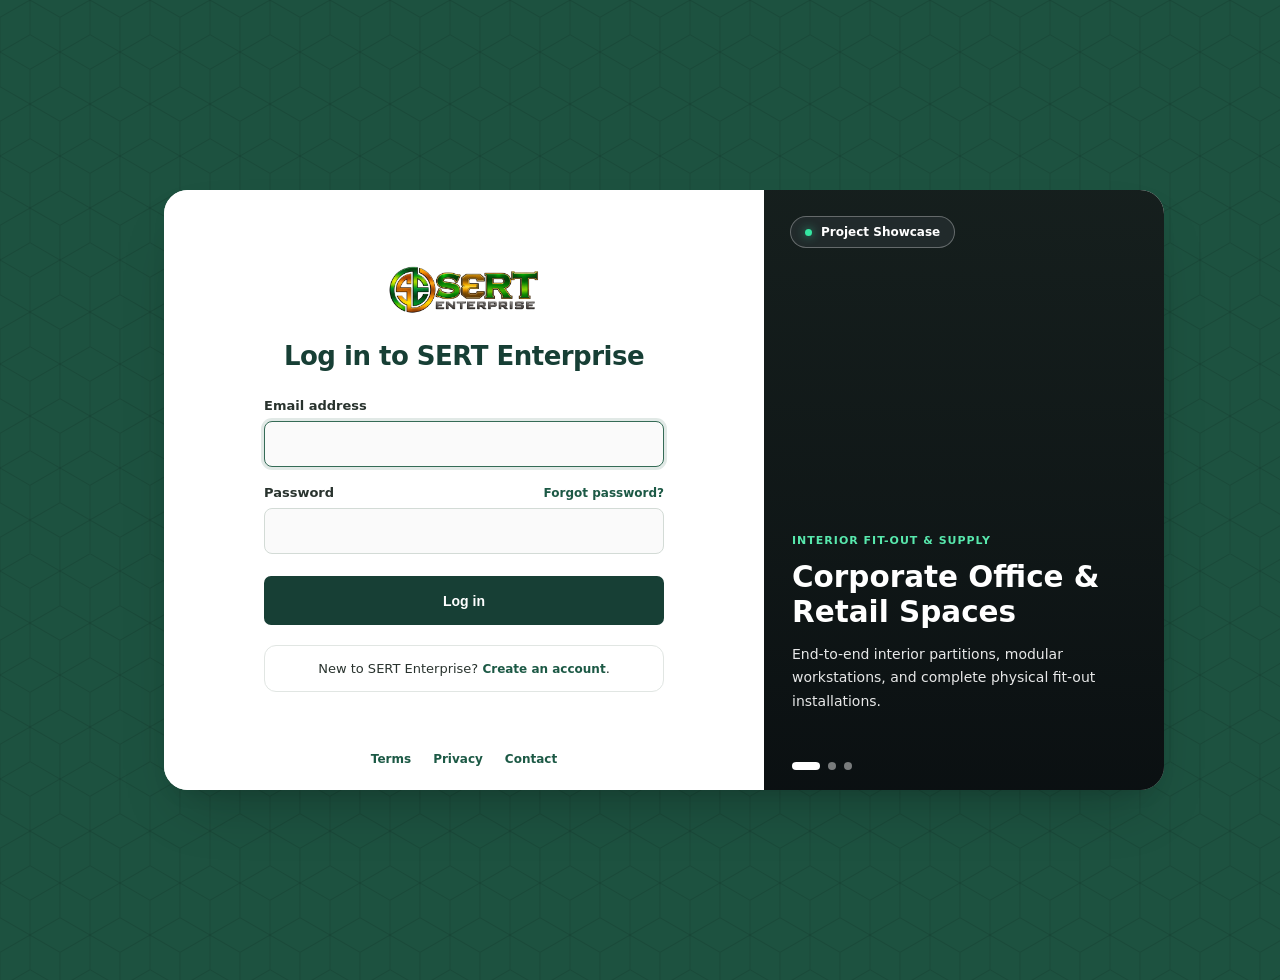
==== HTML/login.html @ dd1cda84 "fix link" ====
<!DOCTYPE html>
<html lang="en">
<head>
    <meta charset="UTF-8">
    <meta name="viewport" content="width=device-width, initial-scale=1.0">
    <meta name="view-transition" content="same-origin">
    <title>SERT Enterprise - Log in</title>
    <link rel="stylesheet" href="../CSS/LOGIN DESIGN/body.css">
    <link rel="stylesheet" href="../CSS/LOGIN DESIGN/login-section.css">
    <script>
        // Set the transition direction before the page is painted.
        (() => {
            try {
                const direction = sessionStorage.getItem("sert-auth-transition");
                if (direction) {
                    document.documentElement.dataset.transitionDirection = direction;
                    sessionStorage.removeItem("sert-auth-transition");
                }
            } catch (_) {}
        })();
    </script>
    <script src="../JS/login.js" defer></script>
</head>
<body>
    <main>
        <section class="login-section">
            <div class="login-layout">
                <div class="login-card">
                    <div class="login-main">
                        <a href="../index.html" class="login-logo" aria-label="SERT Enterprise home">
                            <img src="../Assets/Logo/SERT Logo.webp" alt="SERT Enterprise logo">
                        </a>

                        <h1 class="login-title">Log in to SERT Enterprise</h1>

                        <form class="login-form" action="#" method="post">
                            <div class="form-group">
                                <label for="login-email">Email address</label>
                                <input type="email" id="login-email" name="email"
                                       autocomplete="username" autofocus required>
                            </div>

                            <div class="form-group">
                                <div class="login-label-row">
                                    <label for="login-password">Password</label>
                                    <a href="forgot-password.html" class="login-forgot">Forgot password?</a>
                                </div>
                                <input type="password" id="login-password" name="password"
                                       autocomplete="current-password" required>
                            </div>

                            <button type="submit" class="login-button">Log in</button>
                        </form>

                        <p class="login-create">
                            New to SERT Enterprise?
                            <a href="signup.html" data-transition-to="signup">Create an account</a>.
                        </p>
                    </div>

                    <nav class="login-links" aria-label="Legal and contact">
                        <a href="terms.html">Terms</a>
                        <a href="privacy.html">Privacy</a>
                        <a href="contact.html">Contact</a>
                    </nav>
                </div>

                <aside class="login-gallery" aria-label="Featured projects">
                    <div class="showcase-track" id="showcaseTrack">
                        <article class="showcase-slide active" style="--slide-image: url('../Assets/Services/cubicle.webp');">
                            <div class="showcase-content">
                                <span class="showcase-badge"><span class="badge-dot"></span>Project Showcase</span>
                                <div class="showcase-text">
                                    <span class="showcase-category">INTERIOR FIT-OUT &amp; SUPPLY</span>
                                    <h2>Corporate Office &amp; Retail Spaces</h2>
                                    <p>End-to-end interior partitions, modular workstations, and complete physical fit-out installations.</p>
                                </div>
                            </div>
                        </article>

                        <article class="showcase-slide" style="--slide-image: url('../Assets/Services/panaflex.webp');">
                            <div class="showcase-content">
                                <span class="showcase-badge"><span class="badge-dot"></span>Project Showcase</span>
                                <div class="showcase-text">
                                    <span class="showcase-category">SIGNAGE &amp; BRANDING</span>
                                    <h2>Standout Signs &amp; Displays</h2>
                                    <p>Custom signage, illuminated displays, and professional branding solutions for businesses.</p>
                                </div>
                            </div>
                        </article>

                        <article class="showcase-slide" style="--slide-image: url('../Assets/Services/kiosk.webp');">
                            <div class="showcase-content">
                                <span class="showcase-badge"><span class="badge-dot"></span>Project Showcase</span>
                                <div class="showcase-text">
                                    <span class="showcase-category">FURNITURE &amp; WORKSPACES</span>
                                    <h2>Functional Spaces, Built Better</h2>
                                    <p>Quality furniture, office workstations, and practical solutions for modern workplaces.</p>
                                </div>
                            </div>
                        </article>
                    </div>
                    <div class="showcase-bottom">
                        <div class="showcase-dots" aria-label="Choose a project slide">
                            <button class="showcase-dot active" type="button" aria-label="Show slide 1" aria-current="true"></button>
                            <button class="showcase-dot" type="button" aria-label="Show slide 2"></button>
                            <button class="showcase-dot" type="button" aria-label="Show slide 3"></button>
                        </div>
                    </div>
                </aside>
            </div>
        </section>
    </main>
</body>
</html>
---- CSS/LOGIN DESIGN/body.css ----
body {
    min-height: 90vh;
    overflow-x: hidden;
    font-family: system-ui, sans-serif;
  
    background-color: #1d5240;
  
    background-image: url("data:image/svg+xml,%3Csvg xmlns='http://www.w3.org/2000/svg' width='60' height='103.92' viewBox='0 0 60 103.92'%3E%3Cg fill='none' stroke='black' stroke-opacity='0.10' stroke-width='1'%3E%3Cpath d='M30 69.28L0 51.96V17.32L30 0l30 17.32v34.64L30 69.28V103.92'/%3E%3Cpath d='M30 0v34.64L0 51.96V86.6l30 17.32L60 86.6V51.96L30 34.64'/%3E%3C/g%3E%3C/svg%3E");
    background-size: 60px 103.92px;
    background-repeat: repeat;
  }
---- CSS/LOGIN DESIGN/login-section.css ----
/* LOGIN PAGE */
.login-section {
    width: 100%;
    min-height: 100vh;
    min-height: 100dvh;
    padding: 32px 24px;
    display: flex;
    align-items: center;
    justify-content: center;
}

.login-layout {
    display: grid;
    grid-template-columns: minmax(0, 1.2fr) minmax(0, 0.8fr);
    width: 100%;
    max-width: 1000px;
    min-height: 600px;
    margin: auto;
    overflow: hidden;
    border-radius: 24px;
    background: #fff;
    box-shadow: 0 30px 60px -22px rgba(0,0,0,.25), 0 10px 22px -10px rgba(0,0,0,.12);
}

.login-card {
    min-width: 0;
    padding: 36px 36px 24px;
    display: flex;
    flex-direction: column;
    justify-content: space-between;
    background: #fff;
}

.login-main {
    width: 100%;
    max-width: 400px;
    margin: auto;
}

.login-logo, .signup-logo {
    display: flex;
    justify-content: center;
    margin-bottom: 22px;
}

.login-logo img, .signup-logo img {
    display: block;
    width: auto;
    max-width: 100%;
    height: 56px;
    object-fit: contain;
}

.login-title {
    margin: 18px 0 26px;
    color: #173f35;
    font-size: 26px;
    font-weight: 700;
    line-height: 1.25;
    letter-spacing: -.5px;
    text-align: center;
}

.login-form {
    display: flex;
    flex-direction: column;
    gap: 18px;
}

.form-group {
    display: flex;
    flex-direction: column;
    gap: 8px;
}

.form-group label {
    color: #29332e;
    font-size: 13px;
    font-weight: 600;
}

.form-group input {
    display: block;
    width: 100%;
    box-sizing: border-box; /* add this */
    height: 46px;
    padding: 0 16px;
    border: 1px solid #d3dbd6;
    border-radius: 8px;
    outline: none;
    background: #fafafa;
    color: #26352e;
    font-size: 14px;
    transition: border-color .2s, box-shadow .2s;
    font-family: inherit;
}

.form-group input:focus {
    border-color: #356b56;
    box-shadow: 0 0 0 3px rgba(53,107,86,.15);
}

.login-label-row {
    display: flex;
    align-items: baseline;
    justify-content: space-between;
    gap: 12px;
}

.login-forgot, .login-create a, .login-links a {
    color: #1c5945;
    font-size: 12px;
    font-weight: 600;
    text-decoration: none;
}

.login-forgot:hover, .login-create a:hover, .login-links a:hover {
    text-decoration: underline;
}

.login-button, .signup-submit {
    width: 100%;
    min-height: 49px;
    margin-top: 4px;
    border: 0;
    border-radius: 7px;
    background: #173f35;
    color: #fff;
    font-size: 14px;
    font-weight: 700;
    cursor: pointer;
    transition: background .2s, transform .2s;
}

.login-button:hover, .signup-submit:hover {
    background: #245747;
    transform: translateY(-1px);
}

.login-create {
    margin: 20px 0 0;
    padding: 15px;
    border: 1px solid #e1e6e3;
    border-radius: 12px;
    color: #29332e;
    font-size: 13px;
    text-align: center;
}

.login-links {
    display: flex;
    justify-content: center;
    gap: 22px;
    padding-top: 24px;
}

.login-links a {
    font-size: 12px;
}

/* Project showcase carousel */
.login-gallery {
    position: relative;
    min-width: 0;
    min-height: 600px;
    overflow: hidden;
    isolation: isolate;
    background: #17211f;
}

.showcase-track, .showcase-slide {
    position: absolute;
    inset: 0;
}

.showcase-slide {
    display: flex;
    align-items: flex-end;
    padding: 28px;
    background-image: linear-gradient(to top, rgba(10,15,17,.94) 0%, rgba(10,15,17,.58) 40%, rgba(10,15,17,.12) 100%), var(--slide-image);
    background-size: cover;
    background-position: center;
    opacity: 0;
    visibility: hidden;
    transition: opacity .35s ease, visibility .35s ease;
}

.showcase-slide.active {
    opacity: 1;
    visibility: visible;
    z-index: 1;
}

.showcase-content {
    width: 100%;
    padding-bottom: 48px;
    color: #fff;
}

.showcase-badge {
    position: absolute;
    top: 26px;
    left: 26px;
    display: inline-flex;
    align-items: center;
    gap: 9px;
    padding: 8px 14px;
    border: 1px solid rgba(255,255,255,.3);
    border-radius: 999px;
    background: rgba(40,48,51,.72);
    color: #fff;
    font-size: 12px;
    font-weight: 600;
    backdrop-filter: blur(10px);
}

.badge-dot {
    width: 7px;
    height: 7px;
    border-radius: 50%;
    background: #35e6a2;
    box-shadow: 0 0 10px rgba(53,230,162,.7);
}

.showcase-text { max-width: 440px; }
.showcase-category {
    display: block;
    margin-bottom: 10px;
    color: #58e8ad;
    font-size: 11px;
    font-weight: 800;
    letter-spacing: 1px;
    line-height: 1.5;
}
.showcase-text h2 {
    margin: 0 0 12px;
    color: #fff;
    font-size: clamp(22px, 2.3vw, 32px);
    font-weight: 800;
    line-height: 1.2;
}
.showcase-text p {
    margin: 0;
    color: rgba(255,255,255,.9);
    font-size: 14px;
    line-height: 1.7;
}
.showcase-bottom {
    position: absolute;
    z-index: 5;
    right: 28px;
    bottom: 0;
    left: 28px;
    min-height: 48px;
    display: flex;
    align-items: center;
}
.showcase-dots { display: flex; align-items: center; gap: 8px; }
.showcase-dot {
    width: 8px;
    height: 8px;
    padding: 0;
    border: 0;
    border-radius: 999px;
    background: rgba(255,255,255,.45);
    cursor: pointer;
    transition: width .25s, background .25s;
}
.showcase-dot.active { width: 28px; background: #fff; }

/* Cross-document View Transition: direction is set before navigation */
@view-transition { navigation: auto; }

html[data-transition-direction="signup"]::view-transition-old(root) {
    animation: auth-out-left .28s ease-in both;
}
html[data-transition-direction="signup"]::view-transition-new(root) {
    animation: auth-in-right .42s ease-out both;
}
html[data-transition-direction="login"]::view-transition-old(root) {
    animation: auth-out-right .28s ease-in both;
}
html[data-transition-direction="login"]::view-transition-new(root) {
    animation: auth-in-left .42s ease-out both;
}

@keyframes auth-out-left { to { opacity: 0; transform: translateX(-28px); } }
@keyframes auth-in-right { from { opacity: 0; transform: translateX(28px); } to { opacity: 1; transform: translateX(0); } }
@keyframes auth-out-right { to { opacity: 0; transform: translateX(28px); } }
@keyframes auth-in-left { from { opacity: 0; transform: translateX(-28px); } to { opacity: 1; transform: translateX(0); } }

@media (max-width: 900px) {
    .login-layout { grid-template-columns: minmax(0, 1fr); max-width: 560px; }
    .login-card { border-radius: 24px 24px 0 0; }
    .login-gallery { min-height: 360px; }
    .showcase-text h2 { font-size: clamp(24px, 4vw, 32px); }
}
@media (max-width: 480px) {
    .login-section { padding: 18px 12px 28px; }
    .login-card { padding: 28px 20px 20px; }
    .login-gallery { min-height: 300px; }
    .showcase-slide { padding: 18px; }
    .showcase-badge { top: 18px; left: 18px; }
    .showcase-bottom { right: 18px; left: 18px; }
    .showcase-text p { font-size: 12px; }
}
@media (prefers-reduced-motion: reduce) {
    .showcase-slide, .showcase-dot, .login-button { transition: none; }
    html::view-transition-old(root), html::view-transition-new(root) { animation: none !important; }
}
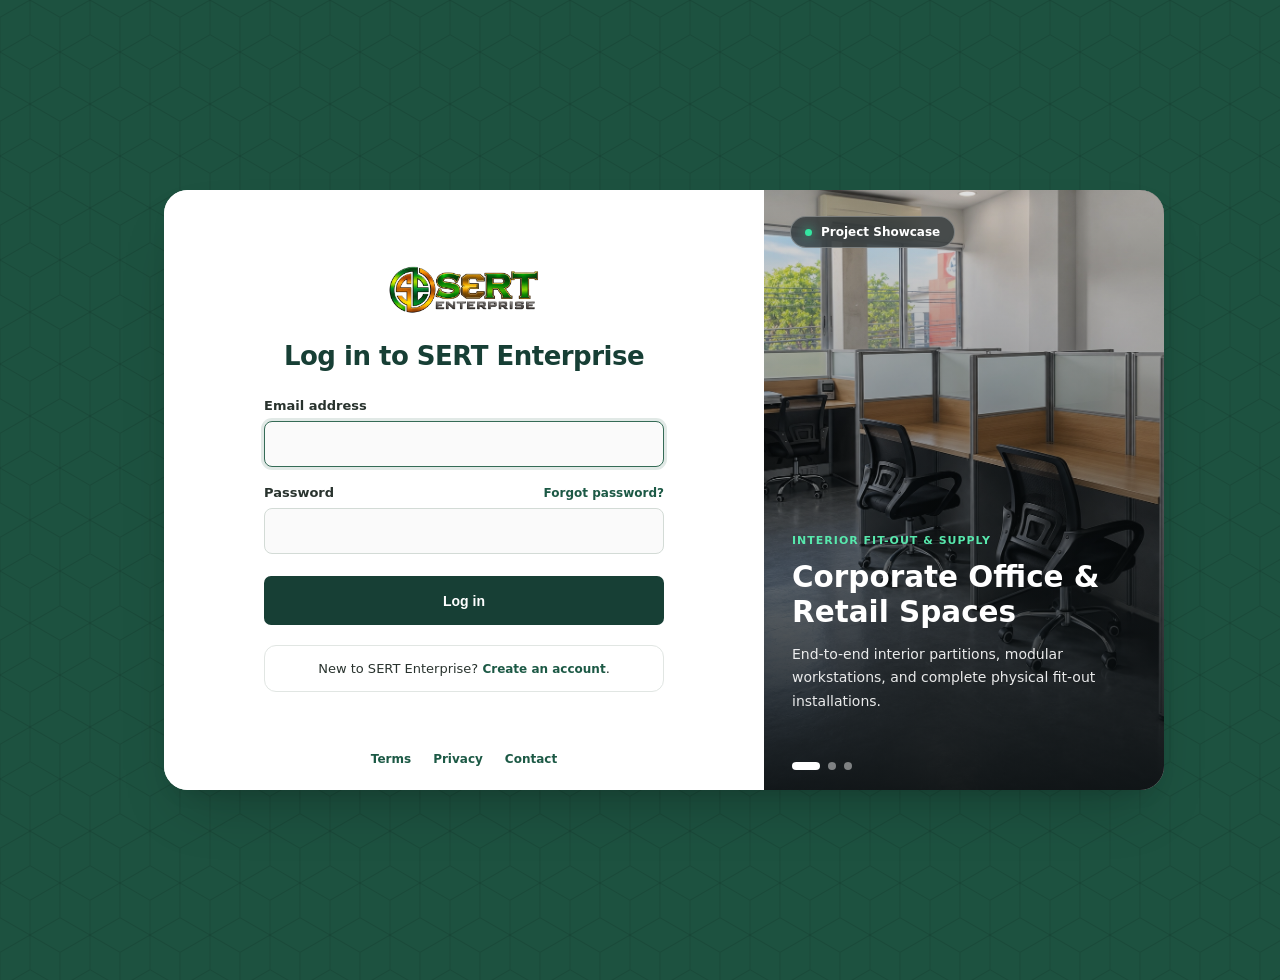
==== commit a7fcc12d: "fix link" ====
--- a/HTML/login.html
+++ b/HTML/login.html
@@ -28,7 +28,7 @@
                 <div class="login-card">
                     <div class="login-main">
                         <a href="../index.html" class="login-logo" aria-label="SERT Enterprise home">
-                            <img src="../Assets/Logo/SERT Logo.webp" alt="SERT Enterprise logo">
+                            <img src="/Assets/Logo/SERT Logo.webp" alt="SERT Enterprise logo">
                         </a>
 
                         <h1 class="login-title">Log in to SERT Enterprise</h1>
@@ -67,7 +67,7 @@
 
                 <aside class="login-gallery" aria-label="Featured projects">
                     <div class="showcase-track" id="showcaseTrack">
-                        <article class="showcase-slide active" style="--slide-image: url('../Assets/Services/cubicle.webp');">
+                        <article class="showcase-slide active" style="--slide-image: url('/Assets/Services/cubicle.webp');">
                             <div class="showcase-content">
                                 <span class="showcase-badge"><span class="badge-dot"></span>Project Showcase</span>
                                 <div class="showcase-text">
@@ -78,7 +78,7 @@
                             </div>
                         </article>
 
-                        <article class="showcase-slide" style="--slide-image: url('../Assets/Services/panaflex.webp');">
+                        <article class="showcase-slide" style="--slide-image: url('/Assets/Services/panaflex.webp');">
                             <div class="showcase-content">
                                 <span class="showcase-badge"><span class="badge-dot"></span>Project Showcase</span>
                                 <div class="showcase-text">
@@ -89,7 +89,7 @@
                             </div>
                         </article>
 
-                        <article class="showcase-slide" style="--slide-image: url('../Assets/Services/kiosk.webp');">
+                        <article class="showcase-slide" style="--slide-image: url('/Assets/Services/kiosk.webp');">
                             <div class="showcase-content">
                                 <span class="showcase-badge"><span class="badge-dot"></span>Project Showcase</span>
                                 <div class="showcase-text">
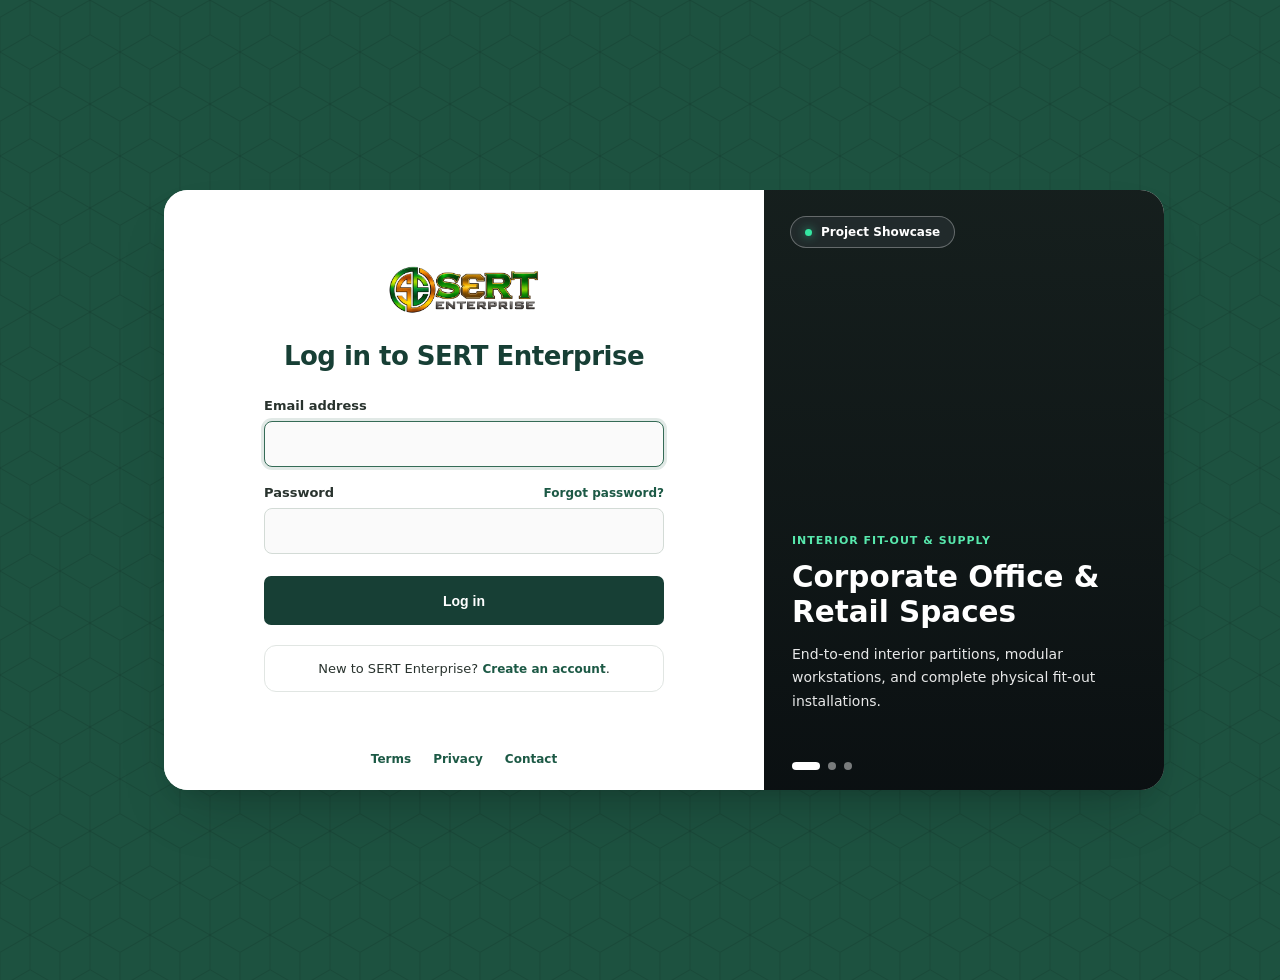
==== commit 6d128a64: "fix link" ====
--- a/HTML/login.html
+++ b/HTML/login.html
@@ -28,7 +28,7 @@
                 <div class="login-card">
                     <div class="login-main">
                         <a href="../index.html" class="login-logo" aria-label="SERT Enterprise home">
-                            <img src="/Assets/Logo/SERT Logo.webp" alt="SERT Enterprise logo">
+                            <img src="../Assets/Logo/SERT-Logo.webp" alt="SERT Enterprise logo">
                         </a>
 
                         <h1 class="login-title">Log in to SERT Enterprise</h1>
@@ -67,7 +67,7 @@
 
                 <aside class="login-gallery" aria-label="Featured projects">
                     <div class="showcase-track" id="showcaseTrack">
-                        <article class="showcase-slide active" style="--slide-image: url('/Assets/Services/cubicle.webp');">
+                        <article class="showcase-slide active" style="--slide-image: url('../Assets/Services/cubicle.webp');">
                             <div class="showcase-content">
                                 <span class="showcase-badge"><span class="badge-dot"></span>Project Showcase</span>
                                 <div class="showcase-text">
@@ -78,7 +78,7 @@
                             </div>
                         </article>
 
-                        <article class="showcase-slide" style="--slide-image: url('/Assets/Services/panaflex.webp');">
+                        <article class="showcase-slide" style="--slide-image: url('../Assets/Services/panaflex.webp');">
                             <div class="showcase-content">
                                 <span class="showcase-badge"><span class="badge-dot"></span>Project Showcase</span>
                                 <div class="showcase-text">
@@ -89,7 +89,7 @@
                             </div>
                         </article>
 
-                        <article class="showcase-slide" style="--slide-image: url('/Assets/Services/kiosk.webp');">
+                        <article class="showcase-slide" style="--slide-image: url('../Assets/Services/kiosk.webp');">
                             <div class="showcase-content">
                                 <span class="showcase-badge"><span class="badge-dot"></span>Project Showcase</span>
                                 <div class="showcase-text">
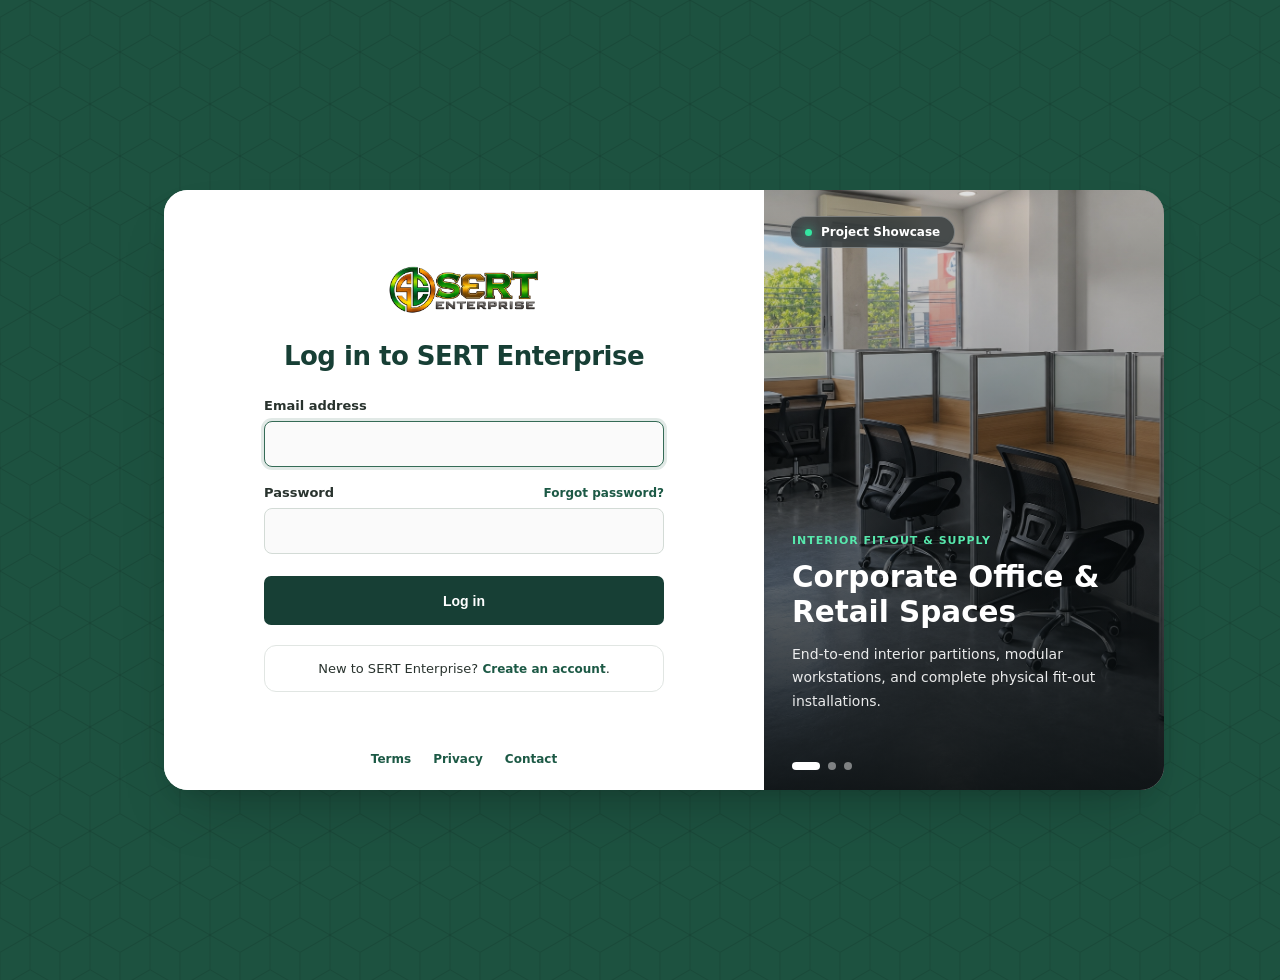
==== commit 638a3afb: "fixing links" ====
--- a/HTML/login.html
+++ b/HTML/login.html
@@ -67,7 +67,7 @@
 
                 <aside class="login-gallery" aria-label="Featured projects">
                     <div class="showcase-track" id="showcaseTrack">
-                        <article class="showcase-slide active" style="--slide-image: url('../Assets/Services/cubicle.webp');">
+                        <article class="showcase-slide active" style="--slide-image: url('../../Assets/Services/cubicle.webp');">
                             <div class="showcase-content">
                                 <span class="showcase-badge"><span class="badge-dot"></span>Project Showcase</span>
                                 <div class="showcase-text">
@@ -78,7 +78,7 @@
                             </div>
                         </article>
 
-                        <article class="showcase-slide" style="--slide-image: url('../Assets/Services/panaflex.webp');">
+                        <article class="showcase-slide" style="--slide-image: url('../../Assets/Services/panaflex.webp');">
                             <div class="showcase-content">
                                 <span class="showcase-badge"><span class="badge-dot"></span>Project Showcase</span>
                                 <div class="showcase-text">
@@ -89,7 +89,7 @@
                             </div>
                         </article>
 
-                        <article class="showcase-slide" style="--slide-image: url('../Assets/Services/kiosk.webp');">
+                        <article class="showcase-slide" style="--slide-image: url('../../Assets/Services/kiosk.webp');">
                             <div class="showcase-content">
                                 <span class="showcase-badge"><span class="badge-dot"></span>Project Showcase</span>
                                 <div class="showcase-text">
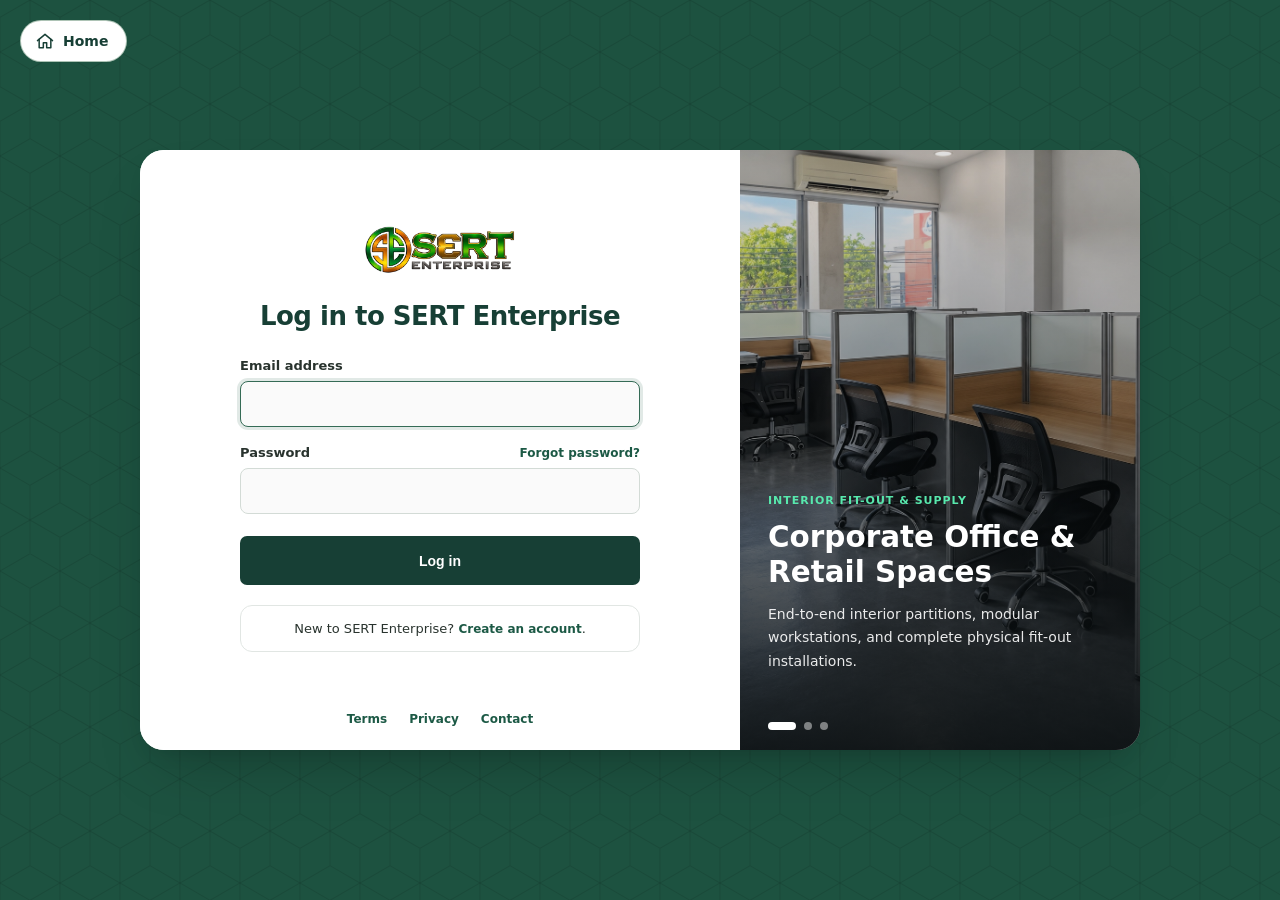
==== commit f444210a: "fix images paths and added button" ====
--- a/HTML/login.html
+++ b/HTML/login.html
@@ -23,6 +23,13 @@
 </head>
 <body>
     <main>
+        <a href="../index.html" class="home-button" aria-label="Back to home">
+            <svg viewBox="0 0 24 24" aria-hidden="true">
+                <path d="M3 11.5 12 4l9 7.5"></path>
+                <path d="M5 10v10h5v-6h4v6h5V10"></path>
+            </svg>
+            <span>Home</span>
+        </a>
         <section class="login-section">
             <div class="login-layout">
                 <div class="login-card">
@@ -67,9 +74,8 @@
 
                 <aside class="login-gallery" aria-label="Featured projects">
                     <div class="showcase-track" id="showcaseTrack">
-                        <article class="showcase-slide active" style="--slide-image: url('../../Assets/Services/cubicle.webp');">
+                        <article class="showcase-slide active">
                             <div class="showcase-content">
-                                <span class="showcase-badge"><span class="badge-dot"></span>Project Showcase</span>
                                 <div class="showcase-text">
                                     <span class="showcase-category">INTERIOR FIT-OUT &amp; SUPPLY</span>
                                     <h2>Corporate Office &amp; Retail Spaces</h2>
@@ -78,9 +84,8 @@
                             </div>
                         </article>
 
-                        <article class="showcase-slide" style="--slide-image: url('../../Assets/Services/panaflex.webp');">
+                        <article class="showcase-slide">
                             <div class="showcase-content">
-                                <span class="showcase-badge"><span class="badge-dot"></span>Project Showcase</span>
                                 <div class="showcase-text">
                                     <span class="showcase-category">SIGNAGE &amp; BRANDING</span>
                                     <h2>Standout Signs &amp; Displays</h2>
@@ -89,9 +94,8 @@
                             </div>
                         </article>
 
-                        <article class="showcase-slide" style="--slide-image: url('../../Assets/Services/kiosk.webp');">
+                        <article class="showcase-slide">
                             <div class="showcase-content">
-                                <span class="showcase-badge"><span class="badge-dot"></span>Project Showcase</span>
                                 <div class="showcase-text">
                                     <span class="showcase-category">FURNITURE &amp; WORKSPACES</span>
                                     <h2>Functional Spaces, Built Better</h2>
--- a/CSS/LOGIN DESIGN/body.css
+++ b/CSS/LOGIN DESIGN/body.css
@@ -8,4 +8,27 @@
     background-image: url("data:image/svg+xml,%3Csvg xmlns='http://www.w3.org/2000/svg' width='60' height='103.92' viewBox='0 0 60 103.92'%3E%3Cg fill='none' stroke='black' stroke-opacity='0.10' stroke-width='1'%3E%3Cpath d='M30 69.28L0 51.96V17.32L30 0l30 17.32v34.64L30 69.28V103.92'/%3E%3Cpath d='M30 0v34.64L0 51.96V86.6l30 17.32L60 86.6V51.96L30 34.64'/%3E%3C/g%3E%3C/svg%3E");
     background-size: 60px 103.92px;
     background-repeat: repeat;
-  }+  }
+
+html, body {
+    margin: 0;
+    width: 100%;
+    height: 100%;
+    overflow: hidden;
+}
+
+.home-button {
+  view-transition-name: home-button;
+}
+
+::view-transition-group(home-button) {
+  animation: none;
+}
+
+::view-transition-old(home-button) {
+  display: none;
+}
+
+::view-transition-new(home-button) {
+  animation: none;
+}
--- a/CSS/LOGIN DESIGN/login-section.css
+++ b/CSS/LOGIN DESIGN/login-section.css
@@ -1,12 +1,55 @@
 /* LOGIN PAGE */
+
+.home-button {
+    position: fixed;
+    top: 20px;
+    left: 20px;
+    z-index: 100;
+
+    display: inline-flex;
+    align-items: center;
+    gap: 8px;
+    height: 42px;
+    padding: 0 18px 0 14px;
+    box-sizing: border-box;
+
+    border: 1px solid rgba(20, 83, 45, 0.35);
+    border-radius: 999px;
+    background: #fff;
+    color: #173f35;
+    font-size: 14px;
+    font-weight: 600;
+    text-decoration: none;
+
+    transition: background .2s, color .2s, border-color .2s;
+}
+
+.home-button svg {
+    width: 20px;
+    height: 20px;
+    fill: none;
+    stroke: currentColor;
+    stroke-width: 1.8;
+    stroke-linecap: round;
+    stroke-linejoin: round;
+}
+
+.home-button:hover,
+.home-button:focus-visible {
+    background: #173f35;
+    border-color: #173f35;
+    color: #fff;
+}
+
 .login-section {
-    width: 100%;
-    min-height: 100vh;
-    min-height: 100dvh;
+    box-sizing: border-box;
+    width: 100%;
+    height: 100vh;
+    height: 100dvh;
     padding: 32px 24px;
     display: flex;
-    align-items: center;
-    justify-content: center;
+    overflow-x: hidden;
+    overflow-y: auto;
 }
 
 .login-layout {
@@ -289,21 +332,45 @@
 @keyframes auth-out-right { to { opacity: 0; transform: translateX(28px); } }
 @keyframes auth-in-left { from { opacity: 0; transform: translateX(-28px); } to { opacity: 1; transform: translateX(0); } }
 
+.showcase-slide:nth-child(1) { --slide-image: url('../../Assets/Services/cubicle.webp'); }
+.showcase-slide:nth-child(2) { --slide-image: url('../../Assets/Services/panaflex.webp'); }
+.showcase-slide:nth-child(3) { --slide-image: url('../../Assets/Services/kiosk.webp'); }
+
+@media (max-width: 1200px) {
+    .login-layout { max-width: 920px; min-height: 560px; }
+    .login-card { padding: 32px 30px 22px; }
+    .login-title { font-size: 24px; }
+    .login-gallery { min-height: 560px; }
+    .showcase-slide { padding: 24px; }
+    .showcase-text h2 { font-size: clamp(20px, 2.2vw, 28px); }
+}
+
 @media (max-width: 900px) {
-    .login-layout { grid-template-columns: minmax(0, 1fr); max-width: 560px; }
-    .login-card { border-radius: 24px 24px 0 0; }
-    .login-gallery { min-height: 360px; }
-    .showcase-text h2 { font-size: clamp(24px, 4vw, 32px); }
-}
+    .login-layout {
+        grid-template-columns: minmax(0, 1fr);
+        max-width: 480px;
+        min-height: 0;
+    }
+    .login-card {
+        padding: 32px 28px 22px;
+        border-radius: 24px;
+    }
+    .login-gallery { display: none; }
+}
+
 @media (max-width: 480px) {
-    .login-section { padding: 18px 12px 28px; }
-    .login-card { padding: 28px 20px 20px; }
-    .login-gallery { min-height: 300px; }
-    .showcase-slide { padding: 18px; }
-    .showcase-badge { top: 18px; left: 18px; }
-    .showcase-bottom { right: 18px; left: 18px; }
-    .showcase-text p { font-size: 12px; }
-}
+    .login-section { padding: 16px 12px 24px; }
+    .login-layout { border-radius: 18px; }
+    .login-card { padding: 26px 18px 18px; border-radius: 18px; }
+    .login-logo img { height: 48px; }
+    .login-title { margin: 12px 0 20px; font-size: 22px; }
+    .login-form { gap: 16px; }
+    .form-group input { font-size: 16px; } /* stops iPhone zoom on focus */
+    .login-label-row { flex-wrap: wrap; }
+    .login-create { margin-top: 16px; padding: 12px; }
+    .login-links { gap: 16px; padding-top: 18px; }
+}
+ 
 @media (prefers-reduced-motion: reduce) {
     .showcase-slide, .showcase-dot, .login-button { transition: none; }
     html::view-transition-old(root), html::view-transition-new(root) { animation: none !important; }
